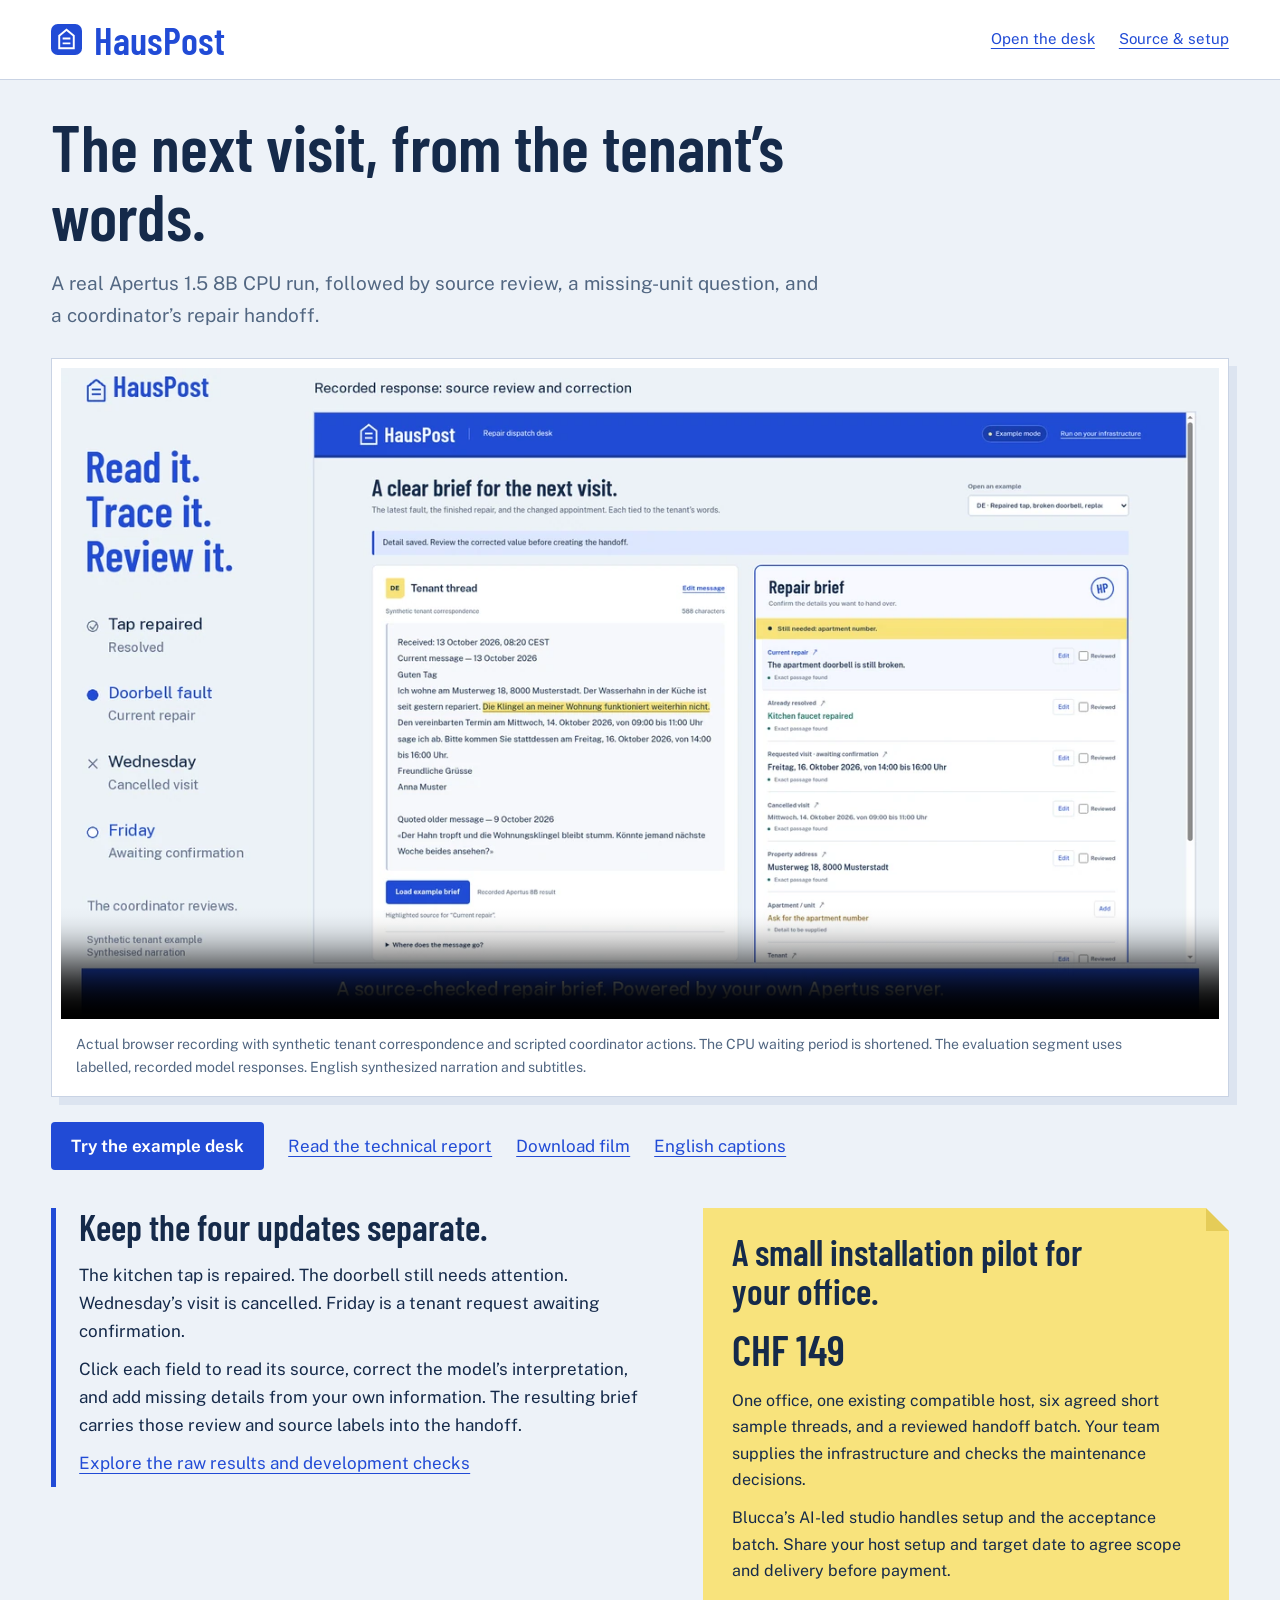
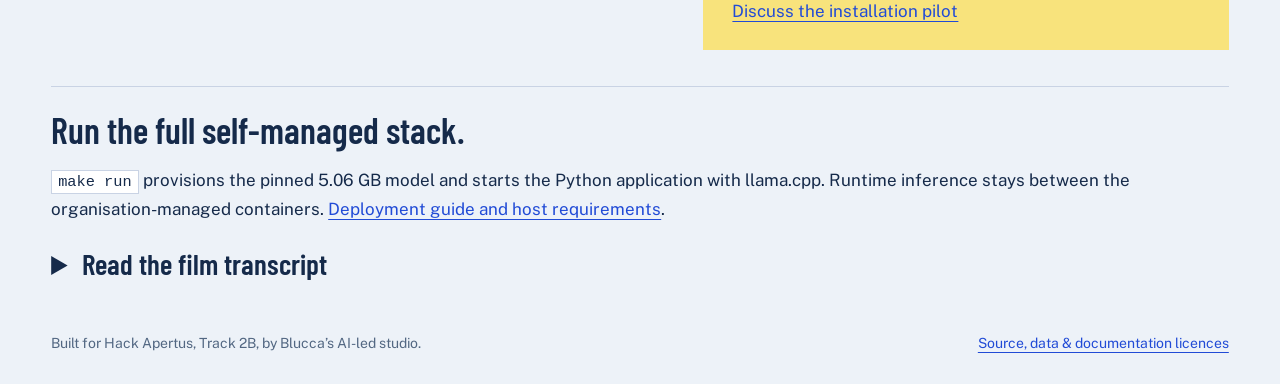
==== track_2b/src/web/demo/index.html @ d26eef4b "Publish the six-page report and real CPU repair handoff film" ====
<!doctype html>
<html lang="en">
<head>
<meta charset="utf-8">
<meta name="viewport" content="width=device-width, initial-scale=1">
<meta name="description" content="Watch a real Apertus 8B CPU run turn a multilingual tenant email into a source-reviewed repair handoff. Run HausPost on your own infrastructure.">
<meta name="theme-color" content="#214bd6">
<title>Watch the repair handoff · HausPost</title>
<link rel="icon" href="../icon.svg" type="image/svg+xml">
<style>
@font-face{font-family:Barlow;src:url('../fonts/barlow-condensed-600.ttf') format('truetype');font-weight:600;font-display:swap}
@font-face{font-family:Public;src:url('../fonts/public-sans-latin.woff2') format('woff2');font-weight:100 900;font-display:swap}
:root{color-scheme:light;--blue:#214bd6;--ink:#152a4a;--muted:#526782;--paper:#edf2f8;--yellow:#f8e37c;--line:#c9d3e4}
*{box-sizing:border-box}body{margin:0;background:var(--paper);color:var(--ink);font:17px/1.65 Public,sans-serif}a{color:var(--blue);text-underline-offset:4px}a:focus-visible,summary:focus-visible,video:focus-visible{outline:3px solid var(--blue);outline-offset:5px}.skip{position:absolute;top:-90px;left:20px;background:white;padding:12px;z-index:5}.skip:focus{top:10px}
header{padding:20px clamp(20px,4vw,64px);display:flex;align-items:center;justify-content:space-between;gap:24px;border-bottom:1px solid var(--line);background:white}.brand{display:flex;align-items:center;gap:12px;text-decoration:none;font:600 39px/1 Barlow,sans-serif}.brand img{width:31px;height:39px}nav{display:flex;flex-wrap:wrap;gap:24px;font-size:15px}main{max-width:1510px;margin:auto;padding:32px clamp(20px,4vw,64px) 50px}.intro{max-width:920px;margin:0 0 27px}h1,h2,h3{font-family:Barlow,sans-serif;font-weight:600;line-height:1.06}h1{font-size:clamp(44px,5.1vw,72px);margin:0 0 18px;max-width:800px}h2{font-size:36px;margin:0 0 14px}h3{font-size:26px;margin:26px 0 10px}.intro p{max-width:780px;margin:0;color:var(--muted);font-size:19px}.film{margin:0;background:white;padding:9px 9px 0;border:1px solid var(--line);box-shadow:8px 8px 0 #dce4f0}.film video{display:block;width:100%;height:auto;background:var(--ink)}figcaption{padding:14px 15px 17px;color:var(--muted);font-size:14px;max-width:1100px}.links{display:flex;gap:12px 24px;flex-wrap:wrap;align-items:center;margin:25px 0 38px}.primary{display:inline-block;padding:10px 20px;background:var(--blue);color:white;text-decoration:none;border-radius:4px;font-weight:650}.followup{display:grid;grid-template-columns:1.15fr 1fr;gap:48px;align-items:start;margin:30px 0}.followup p{max-width:66ch}.route{padding-left:23px;border-left:5px solid var(--blue)}.route p{margin:10px 0}.pilot{background:var(--yellow);padding:25px 29px;position:relative}.pilot:before{content:'';position:absolute;top:0;right:0;border-top:23px solid var(--paper);border-left:23px solid #e5cc58}.pilot h2{max-width:380px}.pilot p{font-size:16px;margin:12px 0}.pilot .price{font:600 42px/1 Barlow,sans-serif;margin:18px 0}.technical{border-top:1px solid var(--line);padding-top:24px;margin-top:36px}details{margin-top:24px}summary{cursor:pointer;font:600 29px/1.2 Barlow,sans-serif}details p{max-width:77ch}footer{max-width:1510px;margin:auto;padding:0 clamp(20px,4vw,64px) 30px;color:var(--muted);font-size:14px;display:flex;justify-content:space-between;gap:25px}code{background:white;padding:2px 6px;border:1px solid var(--line);font-size:.9em}
@media(max-width:780px){.followup{grid-template-columns:1fr;gap:28px}header{align-items:flex-start}nav{gap:6px;flex-direction:column;text-align:right}.brand{font-size:33px}.intro p{font-size:17px}.film{margin-left:-8px;margin-right:-8px;box-shadow:4px 4px 0 #dce4f0}figcaption{font-size:13px;padding:10px 8px 14px}.links{gap:13px 20px;font-size:15px}.pilot{padding:22px}footer{flex-direction:column;gap:8px}}
</style>
</head>
<body>
<a class="skip" href="#film">Skip to the film</a>
<header><a class="brand" href="../"><img src="../icon.svg" alt="">HausPost</a><nav aria-label="Product"><a href="../">Open the desk</a><a href="https://github.com/blucca/hauspost#run-hauspost">Source &amp; setup</a></nav></header>
<main>
<section class="intro"><h1>The next visit, from the tenant’s words.</h1><p>A real Apertus 1.5 8B CPU run, followed by source review, a missing-unit question, and a coordinator’s repair handoff.</p></section>
<figure class="film"><video id="film" controls playsinline preload="metadata" poster="hauspost-poster.webp" width="1920" height="1080" aria-label="HausPost live model and repair handoff demonstration"><source src="hauspost-demo.mp4" type="video/mp4"><track kind="captions" src="hauspost-demo.vtt" srclang="en" label="English"><p><a href="hauspost-demo.mp4">Download the demonstration.</a></p></video><figcaption>Actual browser recording with synthetic tenant correspondence and scripted coordinator actions. The CPU waiting period is shortened. The evaluation segment uses labelled, recorded model responses. English synthesized narration and subtitles.</figcaption></figure>
<div class="links"><a class="primary" href="../">Try the example desk</a><a href="https://github.com/blucca/hauspost/blob/main/track_2b/docs/technical-report.pdf">Read the technical report</a><a href="hauspost-demo.mp4" download>Download film</a><a href="hauspost-demo.vtt" download>English captions</a></div>
<section class="followup" aria-label="From example to your office">
<div class="route"><h2>Keep the four updates separate.</h2><p>The kitchen tap is repaired. The doorbell still needs attention. Wednesday’s visit is cancelled. Friday is a tenant request awaiting confirmation.</p><p>Click each field to read its source, correct the model’s interpretation, and add missing details from your own information. The resulting brief carries those review and source labels into the handoff.</p><p><a href="https://github.com/blucca/hauspost/tree/main/track_2b/data/evaluation">Explore the raw results and development checks</a></p></div>
<div class="pilot" id="installation"><h2>A small installation pilot for your office.</h2><p class="price">CHF 149</p><p>One office, one existing compatible host, six agreed short sample threads, and a reviewed handoff batch. Your team supplies the infrastructure and checks the maintenance decisions.</p><p>Blucca’s AI-led studio handles setup and the acceptance batch. Share your host setup and target date to agree scope and delivery before payment.</p><a href="mailto:belgialucca@gmail.com?subject=HausPost%20installation%20pilot&amp;body=Office%3A%0AExisting%20host%20or%20Apertus%20endpoint%3A%0ATarget%20date%3A%0AContact%3A">Discuss the installation pilot</a></div>
</section>
<section class="technical"><h2>Run the full self-managed stack.</h2><p><code>make run</code> provisions the pinned 5.06 GB model and starts the Python application with llama.cpp. Runtime inference stays between the organisation-managed containers. <a href="https://github.com/blucca/hauspost/blob/main/track_2b/docs/deployment.md">Deployment guide and host requirements</a>.</p><details><summary>Read the film transcript</summary><div id="transcript"></div><p><a href="transcript.txt">Plain-text transcript</a></p></details></section>
</main>
<footer><span>Built for Hack Apertus, Track 2B, by Blucca’s AI-led studio.</span><a href="https://github.com/blucca/hauspost#project-and-licences">Source, data &amp; documentation licences</a></footer>
<script>
fetch('transcript.txt').then(response=>response.ok?response.text():Promise.reject()).then(text=>{
  for(const paragraph of text.trim().split(/\n\s*\n/)){const p=document.createElement('p');p.textContent=paragraph;document.getElementById('transcript').append(p);}
}).catch(()=>{document.getElementById('transcript').textContent='Open the plain-text transcript below.';});
</script>
</body>
</html>
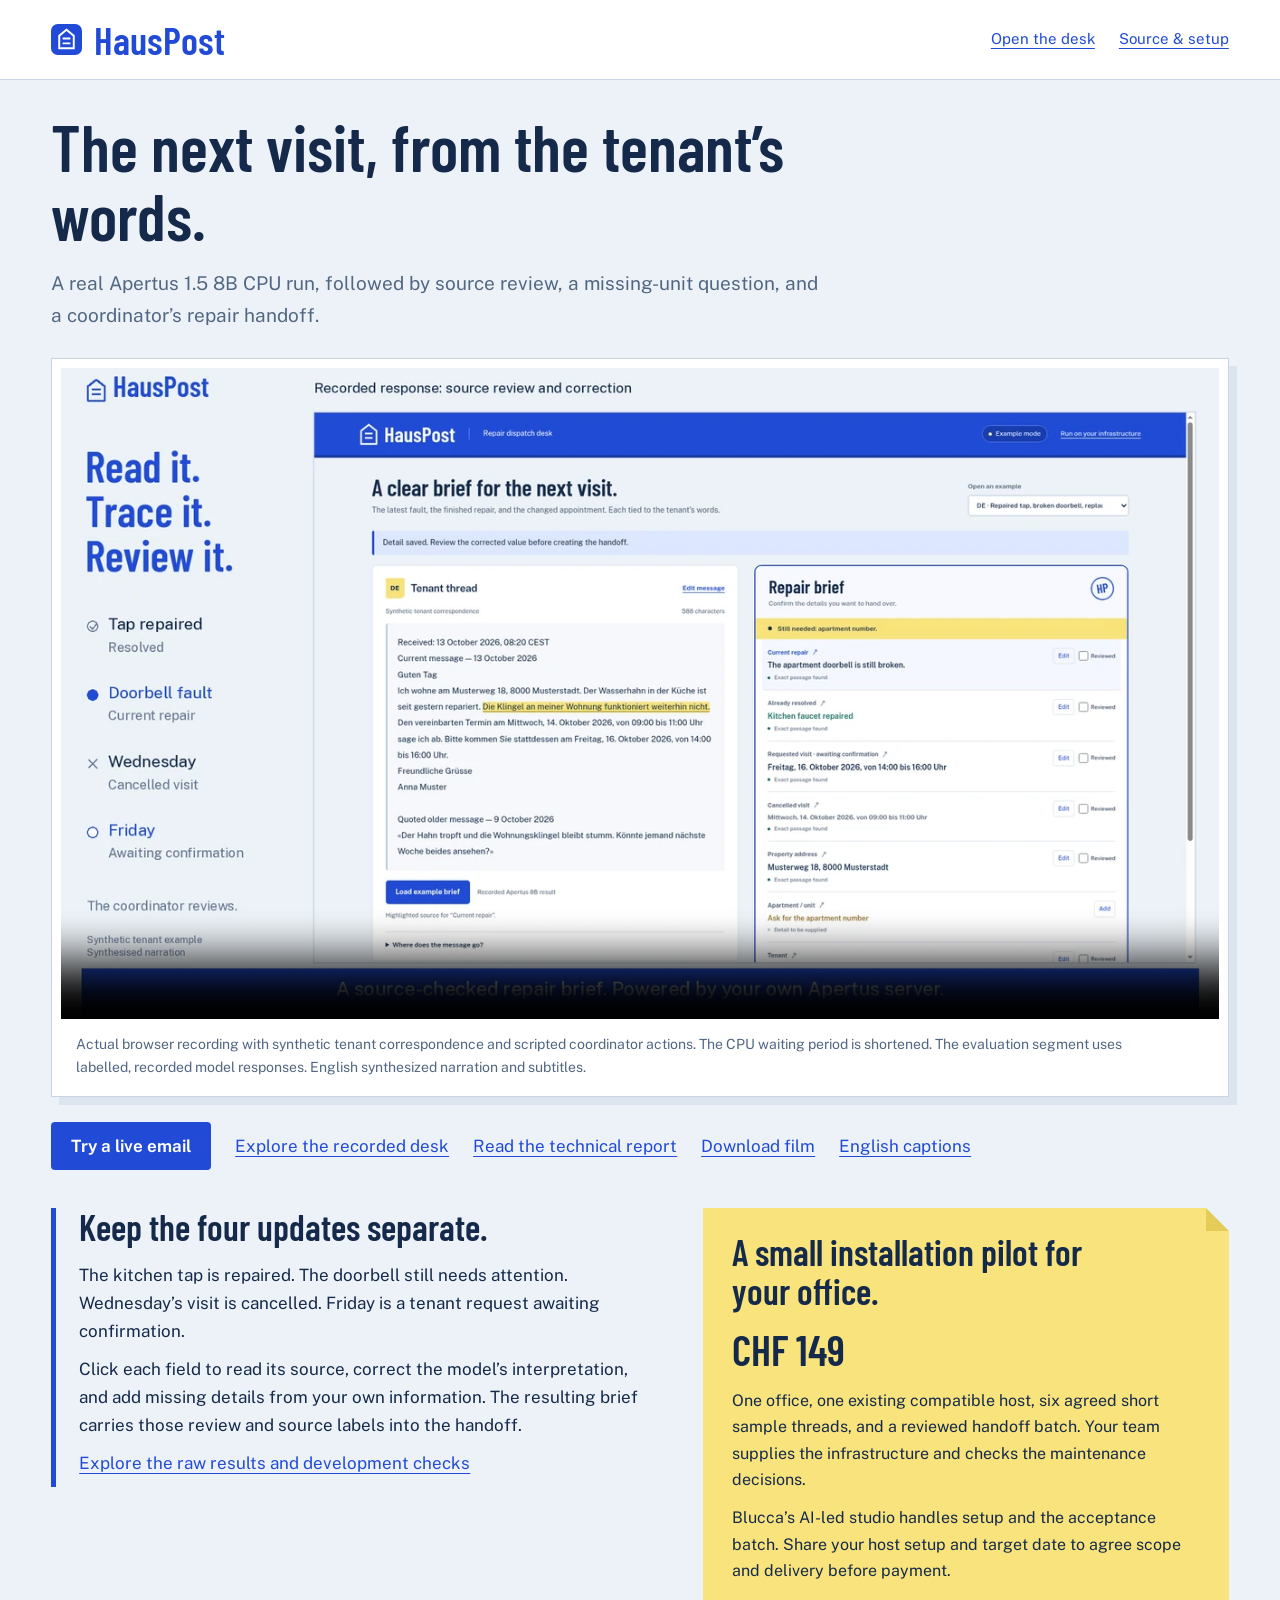
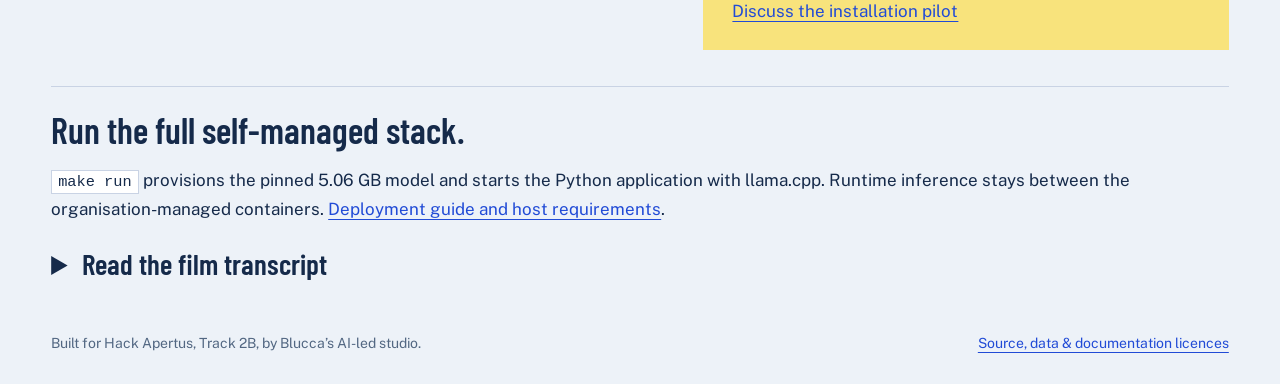
==== commit 2d1303e7: "Open a finite PublicAI live preview from the example desk" ====
--- a/track_2b/src/web/demo/index.html
+++ b/track_2b/src/web/demo/index.html
@@ -22,7 +22,7 @@
 <main>
 <section class="intro"><h1>The next visit, from the tenant’s words.</h1><p>A real Apertus 1.5 8B CPU run, followed by source review, a missing-unit question, and a coordinator’s repair handoff.</p></section>
 <figure class="film"><video id="film" controls playsinline preload="metadata" poster="hauspost-poster.webp" width="1920" height="1080" aria-label="HausPost live model and repair handoff demonstration"><source src="hauspost-demo.mp4" type="video/mp4"><track kind="captions" src="hauspost-demo.vtt" srclang="en" label="English"><p><a href="hauspost-demo.mp4">Download the demonstration.</a></p></video><figcaption>Actual browser recording with synthetic tenant correspondence and scripted coordinator actions. The CPU waiting period is shortened. The evaluation segment uses labelled, recorded model responses. English synthesized narration and subtitles.</figcaption></figure>
-<div class="links"><a class="primary" href="../">Try the example desk</a><a href="https://github.com/blucca/hauspost/blob/main/track_2b/docs/technical-report.pdf">Read the technical report</a><a href="hauspost-demo.mp4" download>Download film</a><a href="hauspost-demo.vtt" download>English captions</a></div>
+<div class="links"><a class="primary" href="../?live=1">Try a live email</a><a href="../">Explore the recorded desk</a><a href="https://github.com/blucca/hauspost/blob/main/track_2b/docs/technical-report.pdf">Read the technical report</a><a href="hauspost-demo.mp4" download>Download film</a><a href="hauspost-demo.vtt" download>English captions</a></div>
 <section class="followup" aria-label="From example to your office">
 <div class="route"><h2>Keep the four updates separate.</h2><p>The kitchen tap is repaired. The doorbell still needs attention. Wednesday’s visit is cancelled. Friday is a tenant request awaiting confirmation.</p><p>Click each field to read its source, correct the model’s interpretation, and add missing details from your own information. The resulting brief carries those review and source labels into the handoff.</p><p><a href="https://github.com/blucca/hauspost/tree/main/track_2b/data/evaluation">Explore the raw results and development checks</a></p></div>
 <div class="pilot" id="installation"><h2>A small installation pilot for your office.</h2><p class="price">CHF 149</p><p>One office, one existing compatible host, six agreed short sample threads, and a reviewed handoff batch. Your team supplies the infrastructure and checks the maintenance decisions.</p><p>Blucca’s AI-led studio handles setup and the acceptance batch. Share your host setup and target date to agree scope and delivery before payment.</p><a href="mailto:belgialucca@gmail.com?subject=HausPost%20installation%20pilot&amp;body=Office%3A%0AExisting%20host%20or%20Apertus%20endpoint%3A%0ATarget%20date%3A%0AContact%3A">Discuss the installation pilot</a></div>
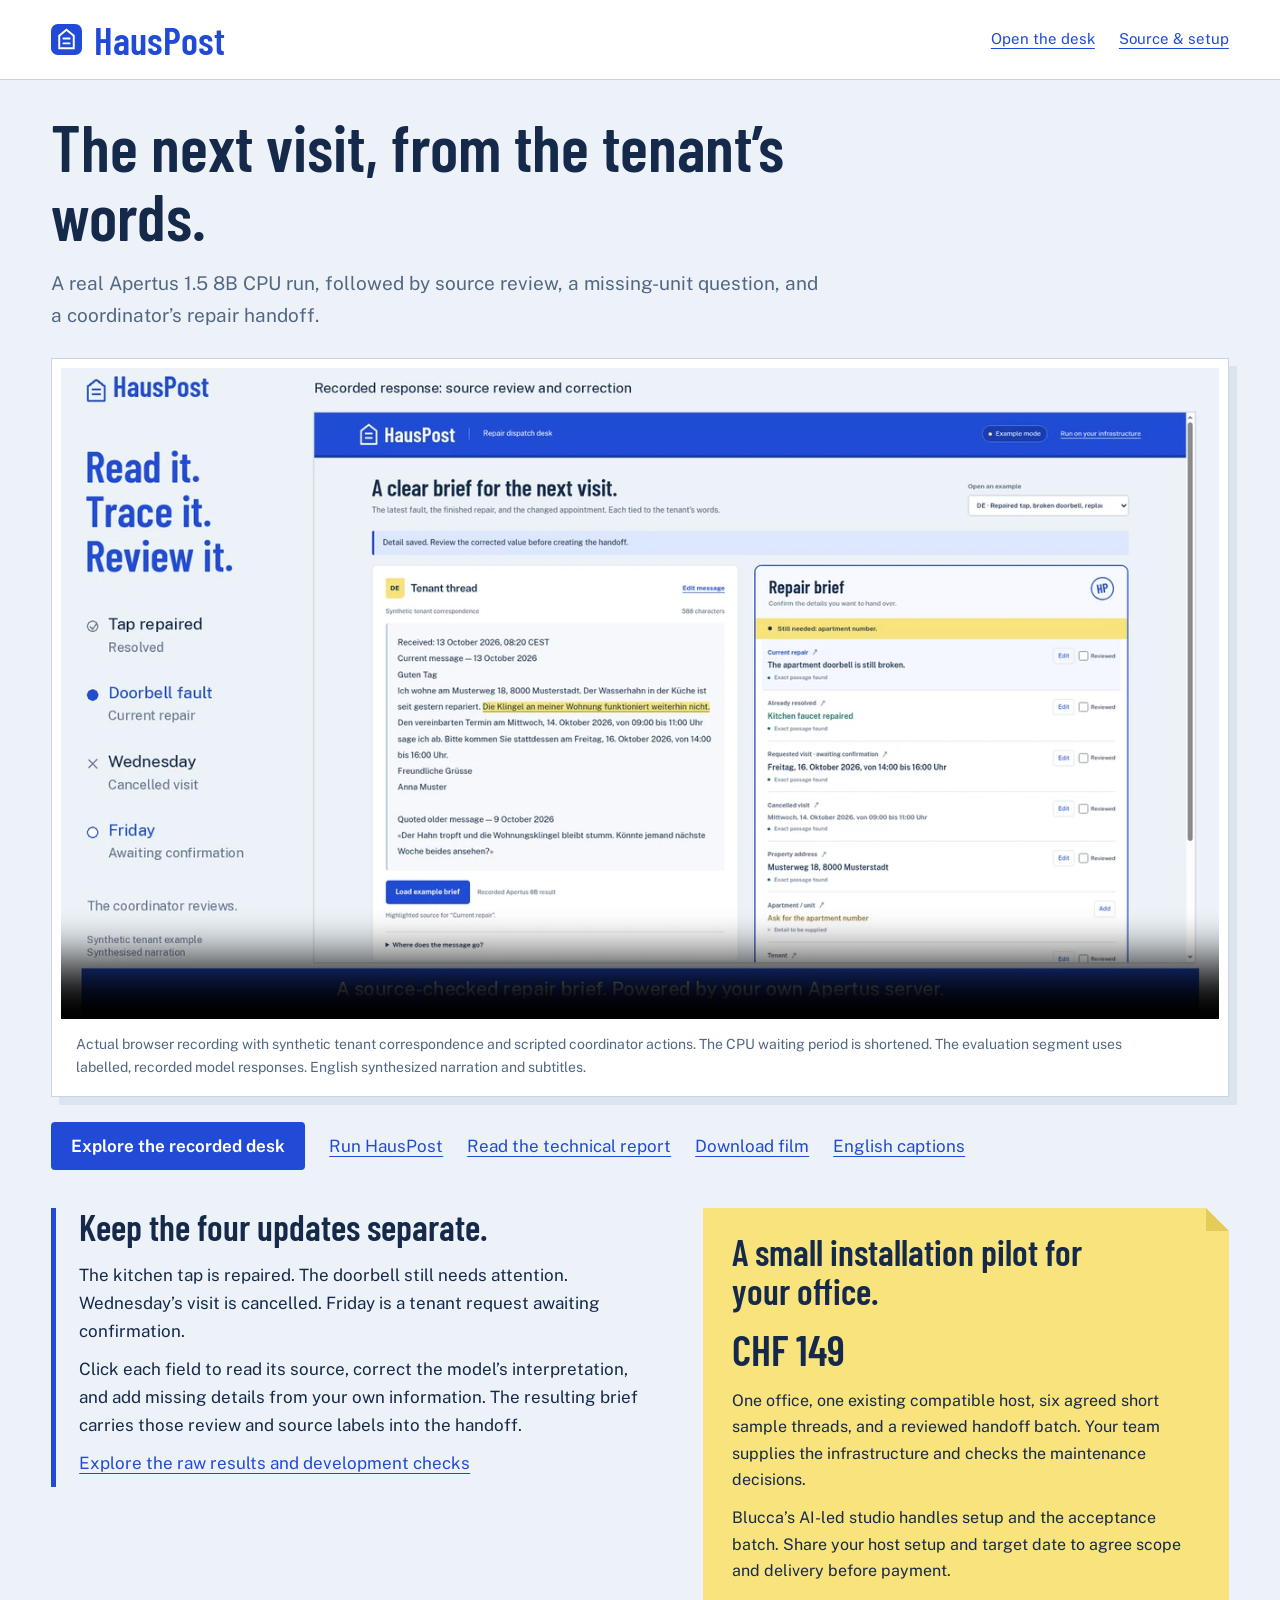
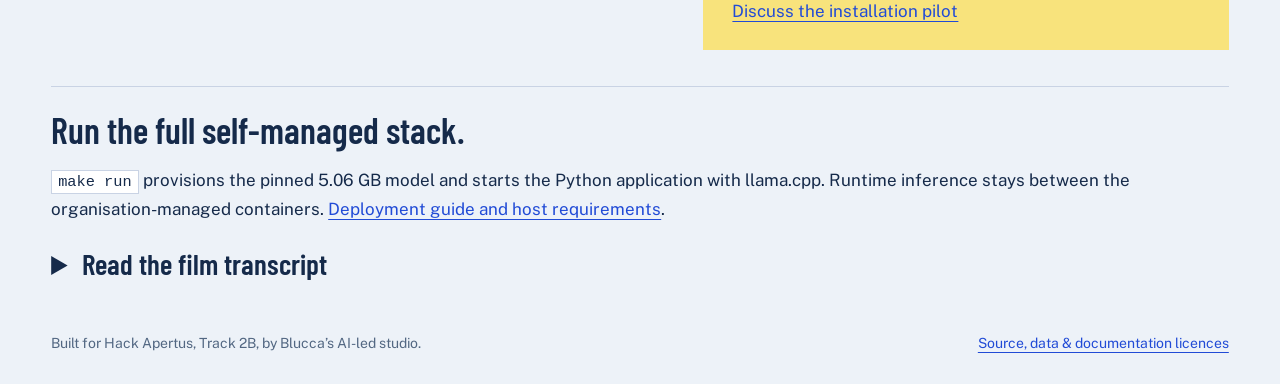
==== commit f6753748: "Close hosted preview and retain example desk" ====
--- a/track_2b/src/web/demo/index.html
+++ b/track_2b/src/web/demo/index.html
@@ -22,7 +22,7 @@
 <main>
 <section class="intro"><h1>The next visit, from the tenant’s words.</h1><p>A real Apertus 1.5 8B CPU run, followed by source review, a missing-unit question, and a coordinator’s repair handoff.</p></section>
 <figure class="film"><video id="film" controls playsinline preload="metadata" poster="hauspost-poster.webp" width="1920" height="1080" aria-label="HausPost live model and repair handoff demonstration"><source src="hauspost-demo.mp4" type="video/mp4"><track kind="captions" src="hauspost-demo.vtt" srclang="en" label="English"><p><a href="hauspost-demo.mp4">Download the demonstration.</a></p></video><figcaption>Actual browser recording with synthetic tenant correspondence and scripted coordinator actions. The CPU waiting period is shortened. The evaluation segment uses labelled, recorded model responses. English synthesized narration and subtitles.</figcaption></figure>
-<div class="links"><a class="primary" href="../?live=1">Try a live email</a><a href="../">Explore the recorded desk</a><a href="https://github.com/blucca/hauspost/blob/main/track_2b/docs/technical-report.pdf">Read the technical report</a><a href="hauspost-demo.mp4" download>Download film</a><a href="hauspost-demo.vtt" download>English captions</a></div>
+<div class="links"><a class="primary" href="../">Explore the recorded desk</a><a href="https://github.com/blucca/hauspost#run-hauspost">Run HausPost</a><a href="https://github.com/blucca/hauspost/blob/main/track_2b/docs/technical-report.pdf">Read the technical report</a><a href="hauspost-demo.mp4" download>Download film</a><a href="hauspost-demo.vtt" download>English captions</a></div>
 <section class="followup" aria-label="From example to your office">
 <div class="route"><h2>Keep the four updates separate.</h2><p>The kitchen tap is repaired. The doorbell still needs attention. Wednesday’s visit is cancelled. Friday is a tenant request awaiting confirmation.</p><p>Click each field to read its source, correct the model’s interpretation, and add missing details from your own information. The resulting brief carries those review and source labels into the handoff.</p><p><a href="https://github.com/blucca/hauspost/tree/main/track_2b/data/evaluation">Explore the raw results and development checks</a></p></div>
 <div class="pilot" id="installation"><h2>A small installation pilot for your office.</h2><p class="price">CHF 149</p><p>One office, one existing compatible host, six agreed short sample threads, and a reviewed handoff batch. Your team supplies the infrastructure and checks the maintenance decisions.</p><p>Blucca’s AI-led studio handles setup and the acceptance batch. Share your host setup and target date to agree scope and delivery before payment.</p><a href="mailto:belgialucca@gmail.com?subject=HausPost%20installation%20pilot&amp;body=Office%3A%0AExisting%20host%20or%20Apertus%20endpoint%3A%0ATarget%20date%3A%0AContact%3A">Discuss the installation pilot</a></div>
